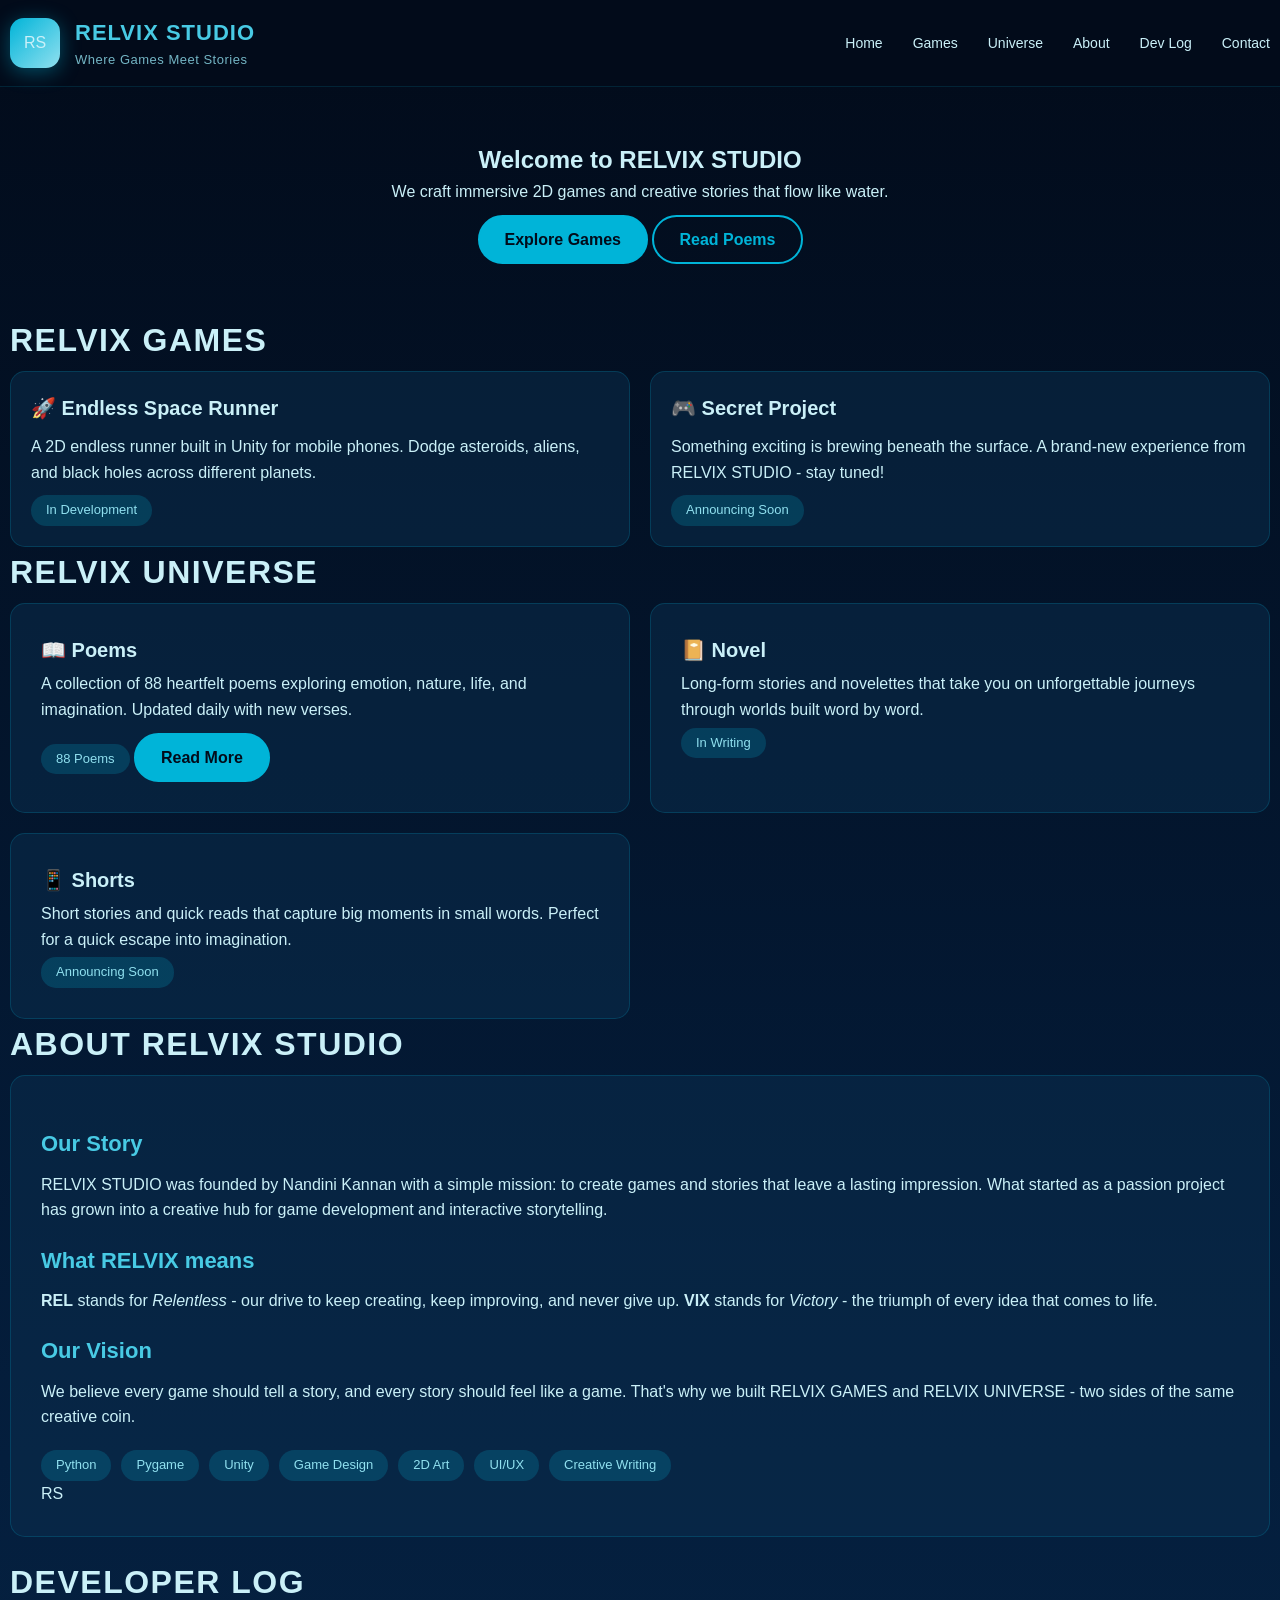
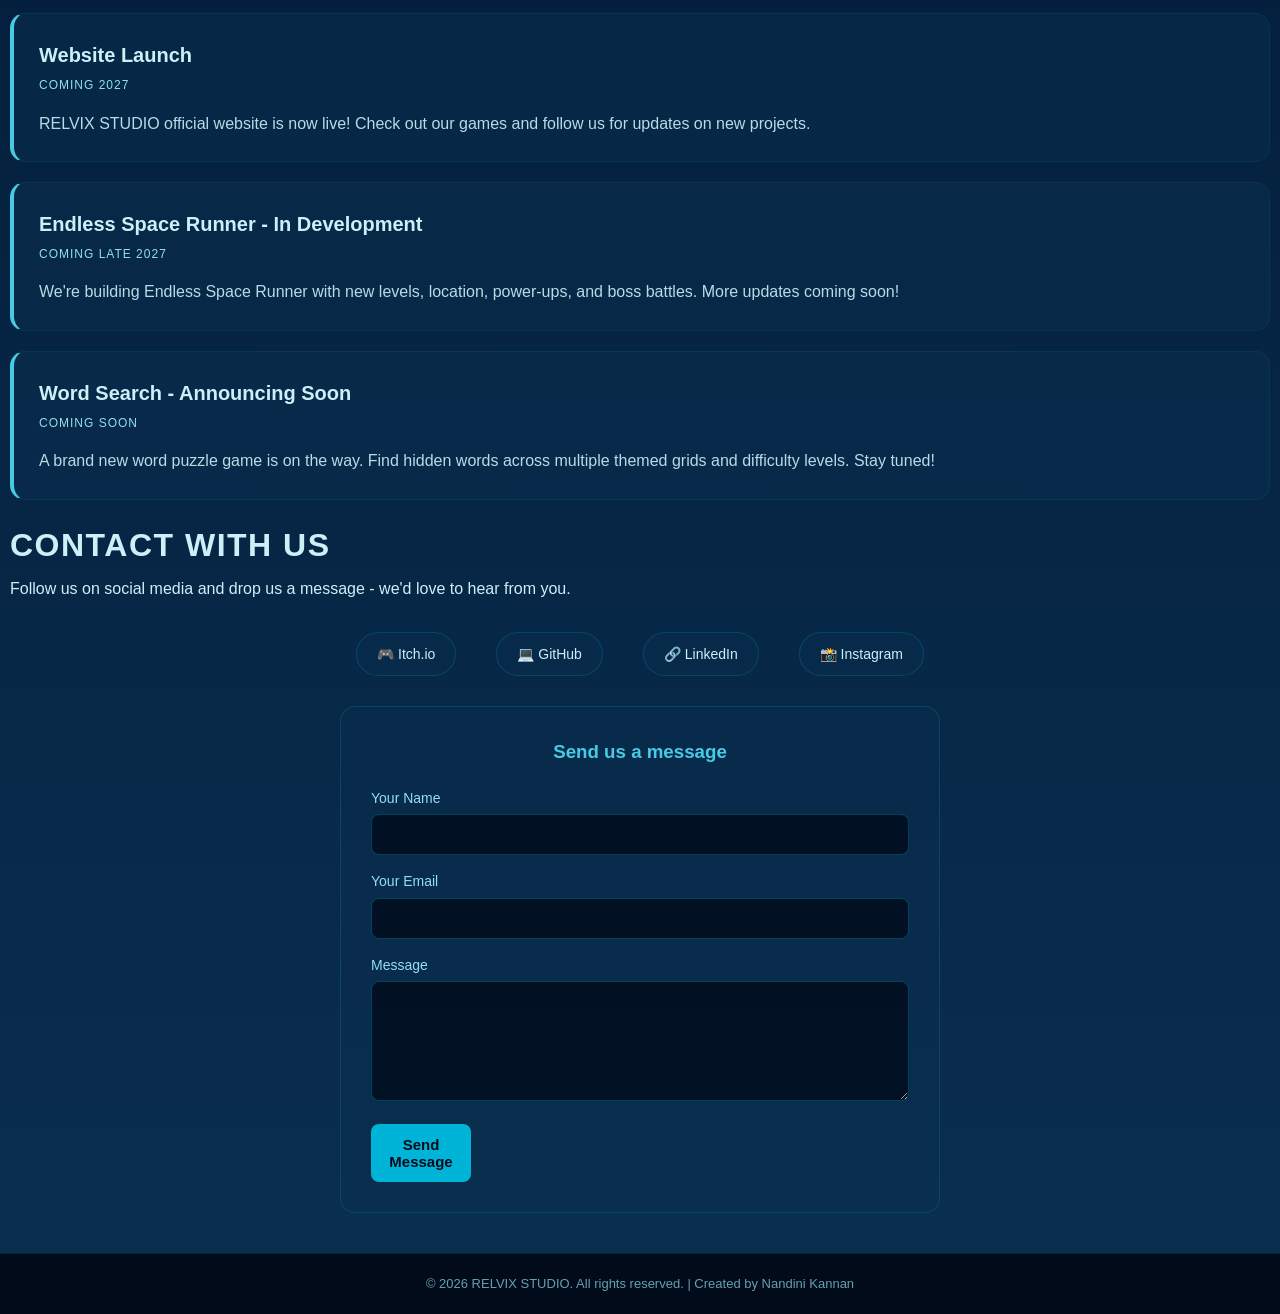
==== index.html @ 0be75b6a "Add files via upload" ====
<!DOCTYPE html>
<html lang="en">
 <head>
    <meta charset="UTF-8">
    <meta name="viewport" content="width=device-width, initial-scale=1.0">
    <meta name="description" content="RELVIX STUDIO - Game development studio creating imersive 2D games and creative stories.">
    <meta name="keywords" content="RELVIX STUDIO, game development, indie games, Pygame, 2D games, creative writing, poems, stories">
    <title>RELVIX STUDIO - Where Games Meet Stories</title>
    <link rel="stylesheet" href="style.css">
 </head>   
 <body>
   <header>
      <div class="container">
         <div class="logo">
            <div class="logo-icon">
               <span>RS</span>
            </div>
            <div class="logo-text">
               <h1>RELVIX STUDIO</h1>
               <p>Where Games Meet Stories</p>
            </div>
         </div>
         <nav>
            <ul>
               <li><a href="#home">Home</a></li>
               <li><a href="#games">Games</a></li>
               <li><a href="#universe">Universe</a></li>
               <li><a href="#about">About</a></li>
               <li><a href="#devlog">Dev Log</a></li>
               <li><a href="#contact">Contact</a></li>
            </ul>
         </nav>
      </div>
   </header>
   <section id="home" class="hero">
      <div class="container">
         <h1>Welcome to <span>RELVIX STUDIO</span></h1>
         <p>We craft immersive 2D games and creative stories that flow like water.</p>
         <a href="#games" class="btn">Explore Games</a>
         <a href="#universe" class="btn btn-outline">Read Poems</a>
      </div>
   </section>
   <section id="games" class="games">
      <div class="container">
         <h2 class="section-title">RELVIX GAMES</h2>
         <div class="games-grid">
            <div class="game-card">
               <h3>🚀 Endless Space Runner</h3>
               <p>A 2D endless runner built in Unity for mobile phones. Dodge asteroids, aliens, and black holes across different planets.</p>
               <span>In Development</span>
            </div>
            <div class="game-card">
               <h3>🎮 Secret Project</h3>
               <p>Something exciting is brewing beneath the surface. A brand-new experience from RELVIX STUDIO - stay tuned!</p>
               <span>Announcing Soon</span>
            </div>
         </div>
      </div>
   </section>
   <section id="universe" class="universe">
      <div class="container">
         <h2 class="section-title">RELVIX UNIVERSE</h2>
         <div class="universe-grid">
            <div class="universe-card">
               <h3>📖 Poems</h3>
               <p>A collection of 88 heartfelt poems exploring emotion, nature, life, and imagination. Updated daily with new verses.</p>
               <span>88 Poems</span>
               <a href="poems.html" class="btn">Read More</a>
            </div>
            <div class="universe-card">
               <h3>📔 Novel</h3>
               <p>Long-form stories and novelettes that take you on unforgettable journeys through worlds built word by word.</p>
               <span>In Writing</span>
            </div>
            <div class="universe-card">
               <h3>📱 Shorts</h3>
               <p>Short stories and quick reads that capture big moments in small words. Perfect for a quick escape into imagination.</p>
               <span>Announcing Soon</span>
            </div>
         </div>
      </div>
   </section>
   <section id="about" class="about">
      <div class="container">
         <h2 class="section-title">ABOUT RELVIX STUDIO</h2>
         <div class="about-content">
            <div class="about-text">
               <h3>Our Story</h3>
               <p>RELVIX STUDIO was founded by Nandini Kannan with a simple mission: to create games and stories that leave a lasting impression. What started as a passion project has grown into a creative hub for game development and interactive storytelling.</p>
               <h3>What RELVIX means</h3>
               <p><strong>REL</strong> stands for <em>Relentless</em> - our drive to keep creating, keep improving, and never give up. <strong>VIX</strong> stands for <em>Victory</em> - the triumph of every idea that comes to life.</p>
               <h3>Our Vision</h3>
               <p>We believe every game should tell a story, and every story should feel like a game. That's why we built RELVIX GAMES and RELVIX UNIVERSE - two sides of the same creative coin.</p>
               <div class="skills">
                  <span class="skill">Python</span>
                  <span class="skill">Pygame</span>
                  <span class="skill">Unity</span>
                  <span class="skill">Game Design</span>
                  <span class="skill">2D Art</span>
                  <span class="skill">UI/UX</span>
                  <span class="skill">Creative Writing</span>
               </div>
               <div class="about-logo">
                  <div class="large-logo">
                     <span>RS</span>
                  </div>
               </div>
            </div>
         </div>
      </div>
   </section>
   <section id="devlog" class="devlog">
      <div class="container">
         <h2 class="section-title">DEVELOPER LOG</h2>
         <div class="devlog-post">  
            <h3>Website Launch</h3>
            <div class="date">Coming 2027</div>
            <p>RELVIX STUDIO official website is now live! Check out our games and follow us for updates on new projects.</p>
         </div>
         <div class="devlog-post">
            <h3>Endless Space Runner - In Development</h3>
            <div class="date">Coming Late 2027</div>
            <p>We're building Endless Space Runner with new levels, location, power-ups, and boss battles. More updates coming soon!</p>
         </div>
         <div class="devlog-post">
            <h3>Word Search - Announcing Soon</h3>
            <div class="date">Coming Soon</div>
            <p>A brand new word puzzle game is on the way. Find hidden words across multiple themed grids and difficulty levels. Stay tuned!</p>
         </div>
      </div>
   </section>
   <section id="contact" class="contact">
      <div class="container">
         <h2 class="section-title">CONTACT WITH US</h2>
         <p>Follow us on social media and drop us a message - we'd love to hear from you.</p>
         <div class="social-links">
            <a href="https://relvixgames.itch.io/" target="_blank">🎮 Itch.io</a>
            <a href="https://github.com/" target="_blank">💻 GitHub</a>
            <a href="https://www.linkedin.com/in/nandini-k-23288b352/" target="_blank">🔗 LinkedIn</a>
            <a href="https://www.instagram.com/relvix_studio/?hl=en">📸 Instagram</a>
         </div>
         <div class="contact-form">
            <h3>Send us a message</h3>
            <form action="https://formsubmit.co/relvixgames@gmail.com" method="POST">
               <div class="form-group">
                  <label>Your Name</label>
                  <input type="text" name="name" required>
               </div>
               <div class="form-group">
                  <label>Your Email</label>
                  <input type="email" name="email" required>
               </div>
               <div class="form-group">
                  <label>Message</label>
                  <textarea name="message" required></textarea>
               </div>
               <button type="submit" class="submit-btn">Send Message</button>
            </form>
         </div>
      </div>
   </section>
   <footer>
      <p>&copy; 2026 RELVIX STUDIO. All rights reserved. | Created by Nandini Kannan</p>
   </footer>
      <script>
      if ('scrollRestoration' in history) { 
         history.scrollRestoration = 'manual';
         if (window.location.hash) { 
            history.replaceState(null, null, window.location.pathname);
         }
      }
      window.scrollTo(0, 0);
   </script>
</body>
</html>
---- style.css ----
html {
    scroll-padding-top: 100px;
    scroll-behavior: smooth;
}
*{
    margin: 0;
    padding: 0;
    box-sizing: border-box;
}
body {
    font-family: 'Segoe UI', 'Arial', sans-serif;
    background: linear-gradient(180deg, #020b1a 0%, #041e3d 50% , #0a2f4f 100%);
    color: #caf0f8;
    line-height: 1.6;
    overflow-x: hidden;
    padding-top: 90px;
}
header {
    background: #020b1a;
    padding: 15px 0;
    position: fixed;
    width: 100%;
    top: 0;
    z-index: 100;
    border-bottom:1px solid rgba(0, 180, 216, 0.15);
}
header .container {
    display: flex;
    justify-content: space-between;
    align-items: center;
}
.logo {
    display: flex;
    align-items: center;
    gap: 15px;
}
nav ul {
    display: flex;
    list-style: none;
    gap: 30px;
}
.logo-icon {
    width: 50px;
    height: 50px;
    background: linear-gradient(135deg, #00b4d8, #48cae4, #90e0ef);
    border-radius: 14px;
    display: flex;
    align-items: center;
    justify-content: center;
    box-shadow: 0 4px 20px rgba(0, 180, 216, 0.4);
}
.logo-text h1 {
    font-size: 22px;
    color: #48cae4;
    letter-spacing: 1px;
}
.logo-text p {
    font-size: 13px;
    color:#90e0ef;
    letter-spacing: 0.5px;
    opacity: 0.8;
}
nav ul li a {
    color: #caf0f8;
    text-decoration: none;
    font-size: 14px;
}
.hero {
    min-height: 25vh;
    display: flex;
    align-items: center;
    justify-content: center;
    text-align: center;
    padding: 20px;
}
.section-title {
    font-size: 32px;
    color: #caf0f8;
    letter-spacing: 1.5px;
    margin-bottom: 5px;
}
.container {
    max-width: 1340px;
    margin: 0 auto;
    padding: 0 10px;
}
.games-grid {
    display: grid; 
    grid-template-columns: repeat(auto-fit, minmax(280px,1fr));
    gap: 20px;
}
.game-card{
    background: rgba(10, 47, 79, 0.5);
    border-radius: 15px;
    padding: 20px;
    border:1px solid rgba(0, 180, 216, 0.2);
}
.game-card h3 {
    color: #caf0f8;
    font-size: 20px;
    margin-bottom: 10px;
}
.game-card span {
    display: inline-block;
    background: rgba(0, 180, 216, 0.2);
    color: #90e0ef;
    padding: 5px 15px;
    border-radius: 20px;
    font-size: 13px;
    margin-top: 10px;
}
.universe-grid {
    display: grid;
    grid-template-columns: repeat(2, 1fr);
    gap:20px;
}
.universe-card {
    background: rgba(10, 47, 79, 0.5);
    border-radius: 15px;
    padding:30px;
    border: 1px solid rgba(0, 180, 216, 0.2);
}
.universe-card h3 {
    color: #caf0f8;
    font-size: 20px;
    margin-bottom: 5px;
}
.universe-card span{
    display: inline-block;
    background: rgba(0, 180, 216, 0.2);
    color: #90e0ef;
    padding: 5px 15px;
    border-radius: 15px;
    font-size: 13px;
    margin-top: 5px;
}
.about-content {
    background: rgba(10, 47, 79, 0.5);
    border-radius: 15px;
    padding: 30px;
    border: 1px solid rgba(0, 180, 216, 0.2);
    margin-bottom: 20px;
}
.about-text h3 {
    color: #48cae4;
    font-size: 22px;
    margin-top: 20px;
    margin-bottom: 10px;
}
.skills {
    display: flex;
    flex-wrap: wrap;
    gap: 10px;
    margin-top: 20px;
}
.skill {
    background: rgba(0, 180, 216, 0.2);
    color: #90e0ef;
    padding: 5px 15px;
    border-radius: 20px;
    font-size: 13px; 
}
.devlog-post {
    background: rgba(10, 47, 79, 0.5);
    border-radius: 15px;
    padding:25px;
    margin-bottom: 20px;
    border-left: 4px solid #48cae4;
    border-top: 1px solid rgba(0, 180, 216, 0.1);
    border-right: 1px solid rgba(0, 180, 216, 0.1);
    border-bottom: 1px solid rgba(0, 180, 216, 0.1);
}
.devlog-post h3 {
    color: #caf0f8;
    font-size: 20px;
    margin-bottom: 5px;
}
.devlog-post .date {
    font-size: 12px;
    color: #90e0ef;
    margin-bottom: 15px;
    text-transform: uppercase;
    letter-spacing: 1px;
}
.devlog-post p {
    color: #caf0f8;
    opacity: 0.9;
}
.social-links {
    display: flex;
    justify-content: center;
    gap: 40px;
    margin: 30px 0;
    flex-wrap: wrap;
}
.social-links a {
    color: #caf0f8;
    text-decoration: none;
    background: rgba(10, 47, 79, 0.5);
    padding: 10px 20px;
    border-radius: 25px;
    border: 1px solid rgba(0, 180, 216, 0.2);
    font-size: 14px;
}
.contact-form {
    max-width: 600px;
    margin: 0 auto;
    background: rgba(10, 47, 79, 0.5);
    padding: 30px;
    border-radius: 15px;
    border: 1px solid rgba(0, 180, 216, 0.2);
}
.contact-form h3 {
    color: #48cae4;
    margin-bottom: 20px;
    text-align: center;
}
.form-group {
    margin-bottom: 15px;
}
.form-group label {
    display: block;
    margin-bottom: 5px;
    color: #90e0ef;
    font-size: 14px;
}
.form-group input,
.form-group textarea {
    width: 100%;
    padding: 12px;
    background: rgba(2, 11, 26, 0.8);
    border: 1px solid rgba(0, 180, 216, 0.3);
    border-radius: 8px;
    color: #caf0f8;
    font-family: inherit;
}
.form-group input:focus,
.form-group textarea:focus {
    outline: none;
    border-color: #00b4d8;
}
.form-group textarea {
    height: 120px;
    resize: vertical;
}
.submit-btn {
    width: 100px;
    background: #00b4d8;
    color: #020b1a;
    padding: 12px;
    border: none;
    border-radius: 8px;
    font-size: 15px;
    font-weight: bold;
    cursor: pointer;
}
footer {
    background: #020b1a;
    text-align: center;
    padding: 20px;
    border-top: 1px solid rgba(0, 180, 216, 0.15);
    margin-top: 40px;
}
footer p {
    color: #90e0ef;
    font-size: 13px;
    opacity:0.7;
}
@media (max-width: 768px) {
    /* 1. stack the logo and navigation on top of each other */
    header .container {
        flex-direction: column;
        gap: 15px;
    }
    /* 2. wrap the nav links if they get too long */
    nav ul {
        flex-wrap: wrap;
        justify-content: center;
        gap: 15px;
    }
    /*  3. add mpre top padding because the header is taller on mobile */
    body {
        padding-top: 140px;
    }
    /* 4. force all grids to be 1 column on phones */
    .games-grid,
    .universe-grid {
        grid-template-columns: 1fr;
    }
    /* 5. make the big welcome text a bit smaller */
    .hero h1 {
        font-size: 28px;
    }
}
.poem-card {
    background: rgba(10, 47, 79, 0.5);
    border-radius: 15px;
    padding: 30px;
    margin-bottom: 25px;
    border-left: 4px solid #48cae4;
    border-top: 1px solid rgba(0, 180, 216, 0.1);
    border-right: 1px solid rgba(0, 180, 216, 0.1);
    border-bottom: 1px solid rgba(0, 180, 216, 0.1);
}

.poem-card h3 {
    color: #48cae4;
    font-size: 22px;
    margin-bottom: 15px;
}

.poem-card p {
    color: #caf0f8;
    font-size: 16px;
    line-height: 1.8; /* Extra space for poetry reading */
    font-style: italic; /* Poetry looks great in italics */
}
.btn {
    display: inline-block;
    background: #00b4d8;
    color: #020b1a;
    padding: 10px 25px;
    text-decoration: none;
    border-radius: 25px;
    font-weight: bold;
    margin-top: 10px;
    border: 2px solid #00b4d8;
}

.btn-outline {
    background: transparent;
    color: #00b4d8;
}
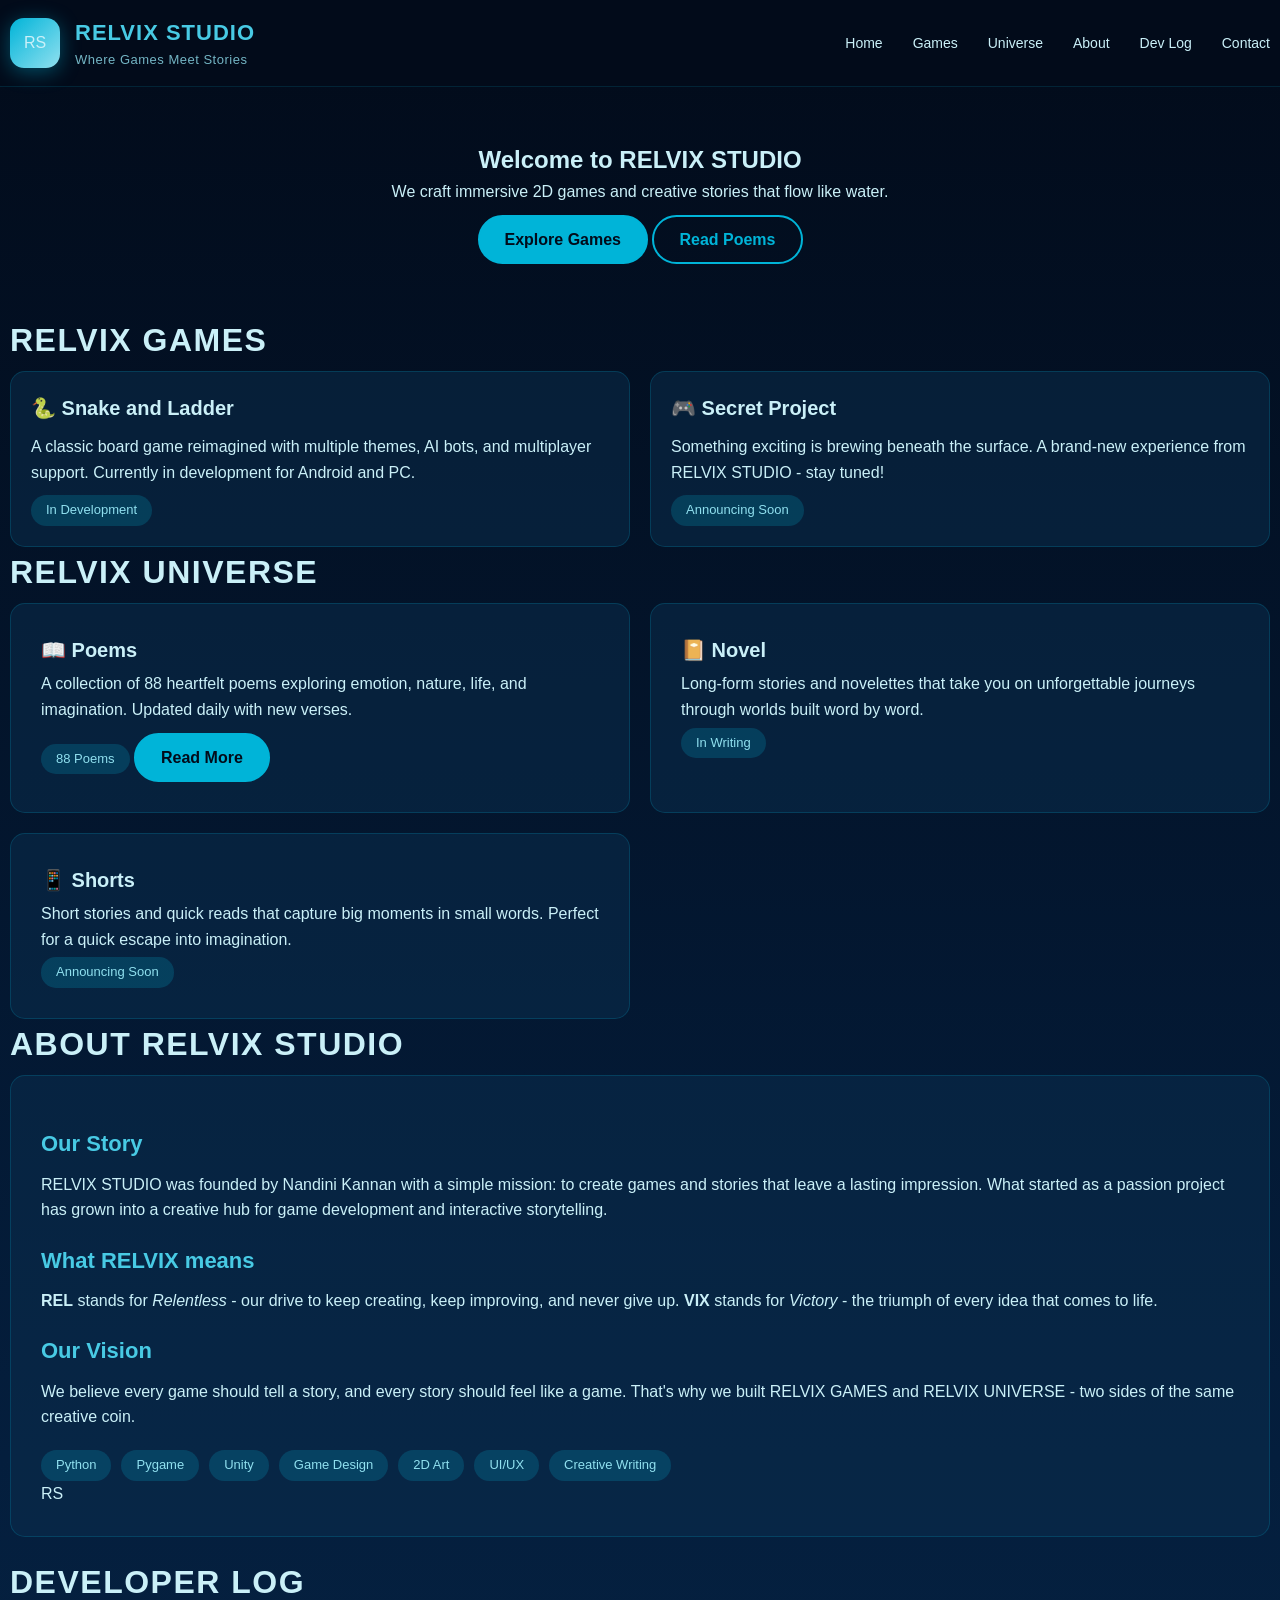
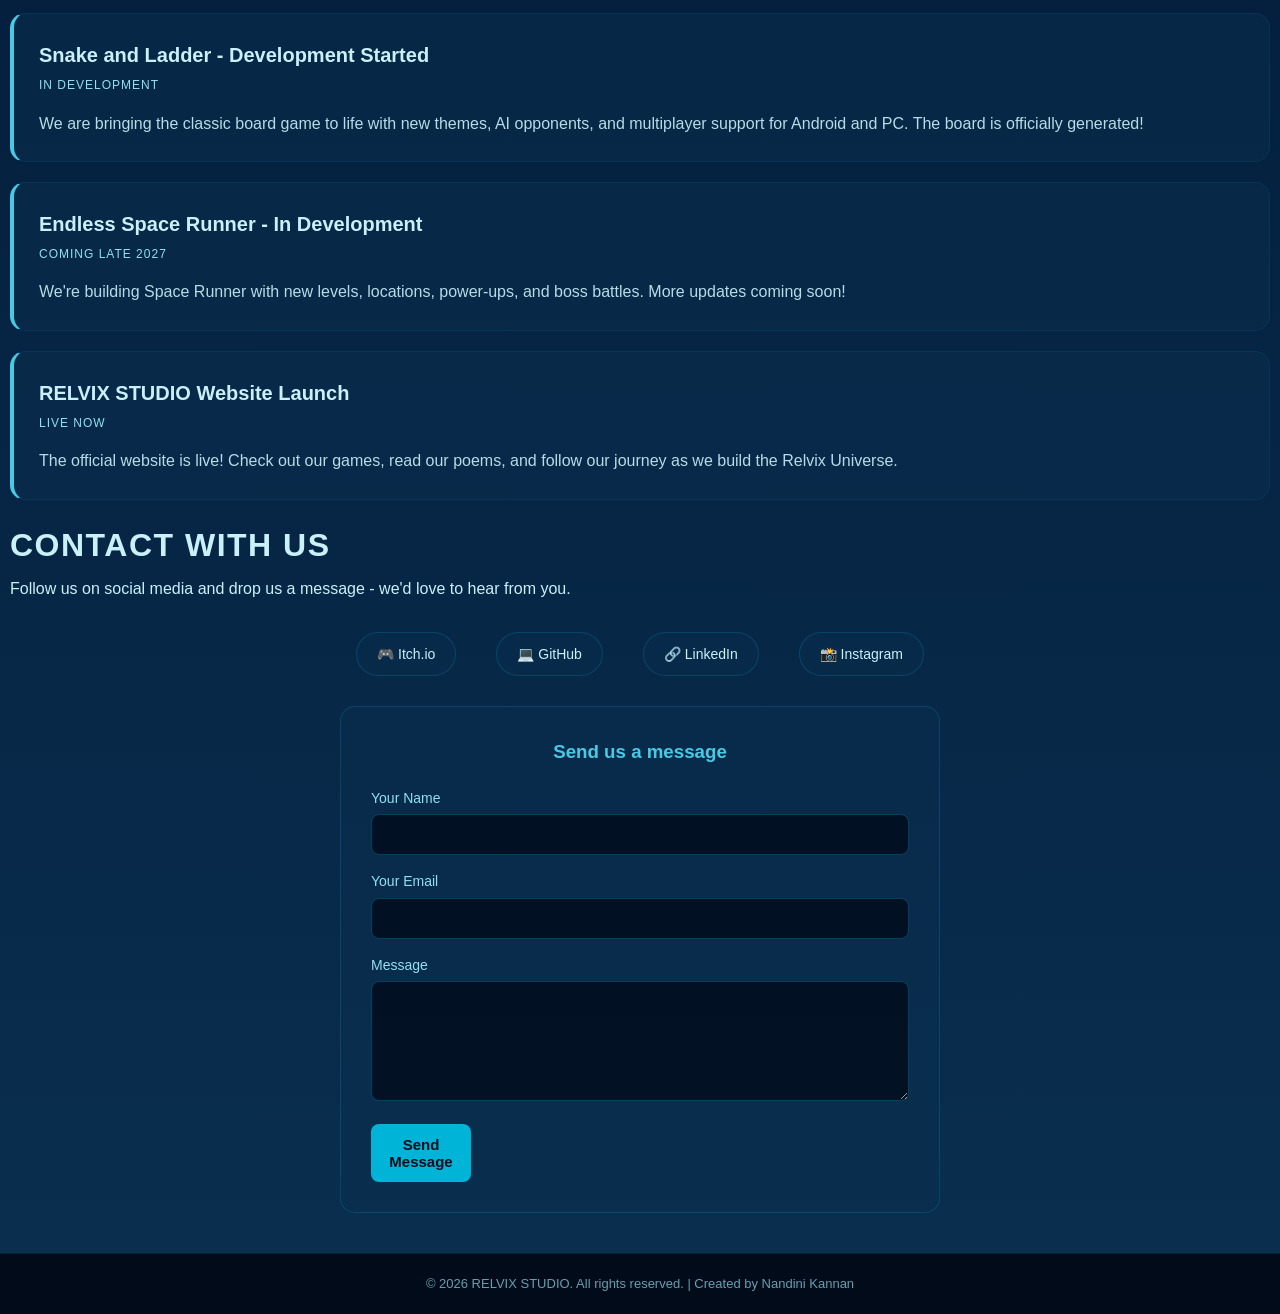
==== commit baf0546b: "index.html" ====
--- a/index.html
+++ b/index.html
@@ -45,8 +45,8 @@
          <h2 class="section-title">RELVIX GAMES</h2>
          <div class="games-grid">
             <div class="game-card">
-               <h3>🚀 Endless Space Runner</h3>
-               <p>A 2D endless runner built in Unity for mobile phones. Dodge asteroids, aliens, and black holes across different planets.</p>
+               <h3>🐍 Snake and Ladder</h3>
+               <p>A classic board game reimagined with multiple themes, AI bots, and multiplayer support. Currently in development for Android and PC.</p>
                <span>In Development</span>
             </div>
             <div class="game-card">
@@ -113,19 +113,19 @@
       <div class="container">
          <h2 class="section-title">DEVELOPER LOG</h2>
          <div class="devlog-post">  
-            <h3>Website Launch</h3>
-            <div class="date">Coming 2027</div>
-            <p>RELVIX STUDIO official website is now live! Check out our games and follow us for updates on new projects.</p>
+            <h3>Snake and Ladder - Development Started</h3>
+            <div class="date">In Development</div>
+            <p>We are bringing the classic board game to life with new themes, AI opponents, and multiplayer support for Android and PC. The board is officially generated!</p>
          </div>
          <div class="devlog-post">
             <h3>Endless Space Runner - In Development</h3>
             <div class="date">Coming Late 2027</div>
-            <p>We're building Endless Space Runner with new levels, location, power-ups, and boss battles. More updates coming soon!</p>
+            <p>We're building Space Runner with new levels, locations, power-ups, and boss battles. More updates coming soon!</p>
          </div>
          <div class="devlog-post">
-            <h3>Word Search - Announcing Soon</h3>
-            <div class="date">Coming Soon</div>
-            <p>A brand new word puzzle game is on the way. Find hidden words across multiple themed grids and difficulty levels. Stay tuned!</p>
+            <h3>RELVIX STUDIO Website Launch</h3>
+            <div class="date">Live Now</div>
+            <p>The official website is live! Check out our games, read our poems, and follow our journey as we build the Relvix Universe.</p>
          </div>
       </div>
    </section>
@@ -172,4 +172,5 @@
       window.scrollTo(0, 0);
    </script>
 </body>
-</html> +</html>
+</html> 
